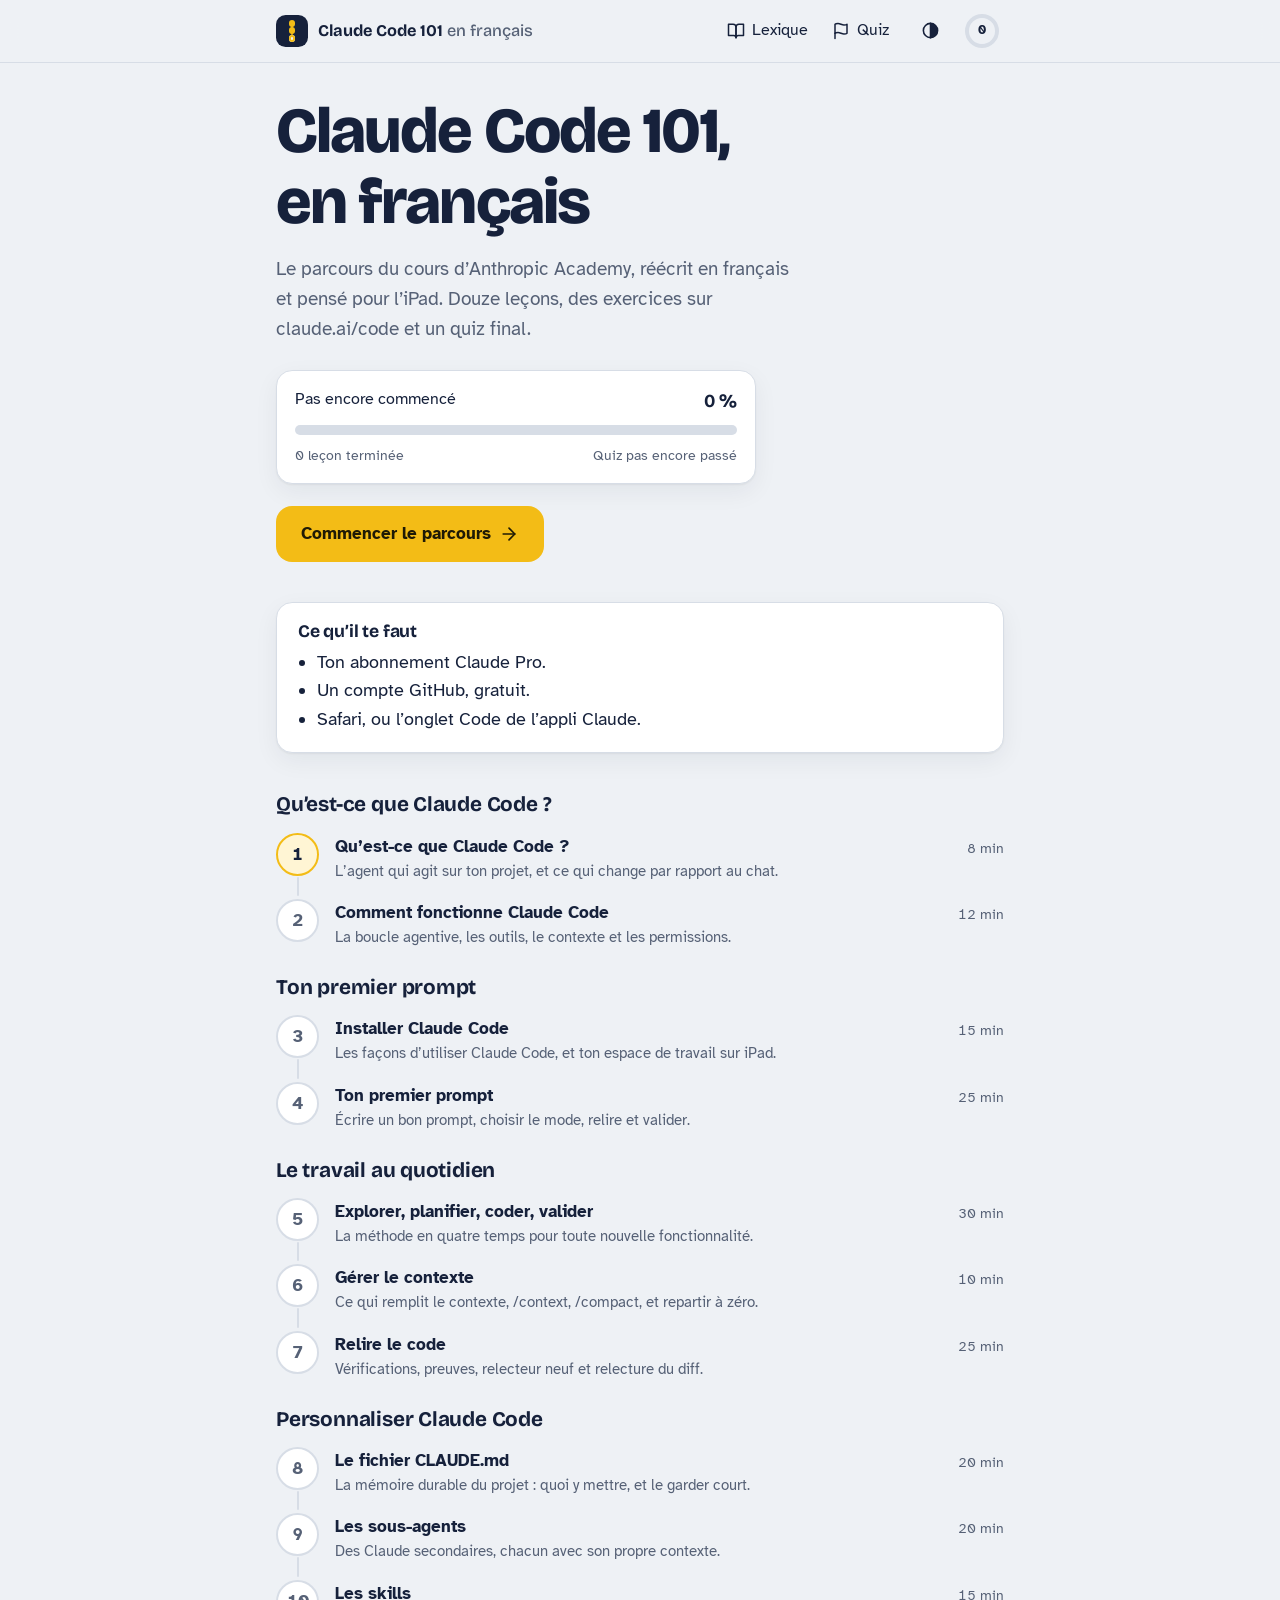
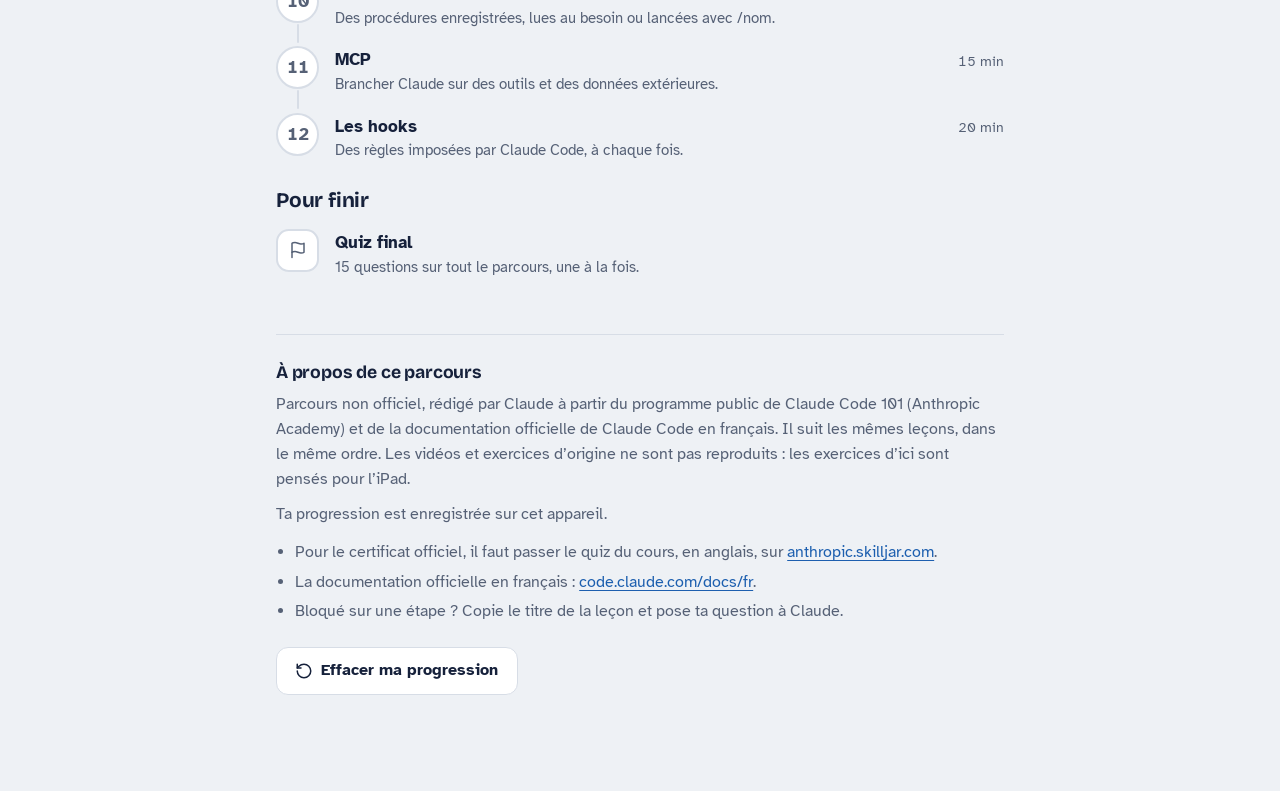
==== index.html @ 5877a09c "Add files via upload" ====
<!DOCTYPE html>
<html lang="fr">
<head>
  <meta charset="utf-8">
  <meta name="viewport" content="width=device-width, initial-scale=1, viewport-fit=cover">
  <title>Claude Code 101 en français</title>
  <meta name="description" content="Le parcours Claude Code 101 en français, avec exercices pour iPad et quiz final.">
  <meta name="theme-color" content="#EEF1F5" media="(prefers-color-scheme: light)">
  <meta name="theme-color" content="#0D1422" media="(prefers-color-scheme: dark)">
  <meta name="apple-mobile-web-app-capable" content="yes">
  <meta name="mobile-web-app-capable" content="yes">
  <meta name="apple-mobile-web-app-title" content="Claude Code 101">
  <meta name="apple-mobile-web-app-status-bar-style" content="black-translucent">
  <link rel="manifest" href="manifest.webmanifest">
  <link rel="icon" href="icon.svg" type="image/svg+xml">
  <link rel="apple-touch-icon" href="apple-touch-icon.png">
  <link rel="preconnect" href="https://fonts.googleapis.com">
  <link rel="preconnect" href="https://fonts.gstatic.com" crossorigin>
  <link rel="stylesheet" href="https://fonts.googleapis.com/css2?family=Atkinson+Hyperlegible:ital,wght@0,400;0,700;1,400&family=Bricolage+Grotesque:opsz,wght@12..96,500..800&display=swap">
  <link rel="stylesheet" href="styles.css">
  <link rel="modulepreload" href="vendor-react.js">
  <link rel="modulepreload" href="donnees.js">
</head>
<body>
  <div id="app"></div>
  <noscript>Cette application a besoin de JavaScript pour fonctionner.</noscript>
  <script type="module" src="app.js"></script>
  <script>
    if ("serviceWorker" in navigator && location.protocol === "https:") {
      window.addEventListener("load", function () {
        navigator.serviceWorker.register("sw.js").catch(function () {});
      });
    }
  </script>
</body>
</html>
---- styles.css ----
/* Claude Code 101 en français — styles
   Jetons inspirés du thème 21st.dev « Amber Vivid_1 » (accent ambre, grands arrondis),
   adaptés à une base bleu encre pour la lisibilité. */

:root {
  --fond: #EEF1F5;
  --carte: #FFFFFF;
  --encre: #16213B;
  --discret: #566176;
  --bord: #D7DDE6;
  --ambre: #F3BC16;
  --ambre-encre: #1F1A05;
  --ambre-doux: #FFF5D4;
  --ambre-bord: #EACB6A;
  --succes: #23805A;
  --succes-doux: #E1F2EA;
  --erreur: #C2362B;
  --erreur-doux: #FBE7E5;
  --code-fond: #E5EAF1;
  --lien: #1D5FAF;
  --barre-fond: rgba(238, 241, 245, .86);
  --ombre: 0 1px 2px rgba(22, 33, 59, .06), 0 8px 24px rgba(22, 33, 59, .06);
  --r-grand: 1.4rem;
  --r-moyen: 1rem;
  --r-petit: .75rem;
  --titre: "Bricolage Grotesque", "Avenir Next", "Segoe UI", system-ui, sans-serif;
  --texte: "Atkinson Hyperlegible", system-ui, -apple-system, "Segoe UI", Roboto, sans-serif;
  --mono: ui-monospace, "SF Mono", Menlo, Consolas, monospace;
  color-scheme: light;
  box-sizing: border-box;
  padding-top: env(safe-area-inset-top, 0px);
  padding-bottom: env(safe-area-inset-bottom, 0px);
}

@media (prefers-color-scheme: dark) {
  :root:not([data-theme="light"]) {
    --fond: #0D1422;
    --carte: #161F33;
    --encre: #E7EBF3;
    --discret: #9AA5BC;
    --bord: #29344D;
    --ambre: #F3BC16;
    --ambre-encre: #120F02;
    --ambre-doux: #2A2410;
    --ambre-bord: #6E5A1C;
    --succes: #4CB585;
    --succes-doux: #13302A;
    --erreur: #F0857B;
    --erreur-doux: #3A1D1E;
    --code-fond: #1D2740;
    --lien: #8DB8F2;
    --barre-fond: rgba(13, 20, 34, .86);
    --ombre: 0 1px 2px rgba(0, 0, 0, .3), 0 8px 24px rgba(0, 0, 0, .25);
    color-scheme: dark;
  }
}
:root[data-theme="dark"] {
  --fond: #0D1422;
  --carte: #161F33;
  --encre: #E7EBF3;
  --discret: #9AA5BC;
  --bord: #29344D;
  --ambre: #F3BC16;
  --ambre-encre: #120F02;
  --ambre-doux: #2A2410;
  --ambre-bord: #6E5A1C;
  --succes: #4CB585;
  --succes-doux: #13302A;
  --erreur: #F0857B;
  --erreur-doux: #3A1D1E;
  --code-fond: #1D2740;
  --lien: #8DB8F2;
  --barre-fond: rgba(13, 20, 34, .86);
  --ombre: 0 1px 2px rgba(0, 0, 0, .3), 0 8px 24px rgba(0, 0, 0, .25);
  color-scheme: dark;
}

*, *::before, *::after { box-sizing: inherit; }
html { scroll-padding-top: calc(env(safe-area-inset-top, 0px) + 5rem); -webkit-text-size-adjust: 100%; }
body {
  margin: 0;
  min-height: 100vh;
  background: var(--fond);
  color: var(--encre);
  font-family: var(--texte);
  font-size: 1.125rem;
  line-height: 1.6;
  -webkit-font-smoothing: antialiased;
  -webkit-tap-highlight-color: transparent;
}
body::before {
  content: "";
  position: fixed;
  inset: 0 0 auto;
  height: env(safe-area-inset-top, 0px);
  z-index: 30;
  background: var(--barre-fond);
  -webkit-backdrop-filter: saturate(1.4) blur(14px);
  backdrop-filter: saturate(1.4) blur(14px);
}
h1, h2, h3 { font-family: var(--titre); line-height: 1.12; margin: 0; letter-spacing: -.01em; }
p { margin: 0; }
a { color: var(--lien); text-underline-offset: .18em; }
button { font: inherit; color: inherit; }
code {
  font-family: var(--mono);
  font-size: .86em;
  background: var(--code-fond);
  padding: .1em .38em;
  border-radius: .4rem;
  overflow-wrap: anywhere;
}
:focus-visible { outline: 3px solid var(--ambre); outline-offset: 3px; border-radius: .5rem; }
main:focus { outline: none; }
h1:focus { outline: none; }

.lien-evitement {
  position: absolute; left: 1rem; top: -4rem; z-index: 50;
  background: var(--ambre); color: var(--ambre-encre); padding: .6rem 1rem; border-radius: var(--r-petit);
  font-weight: 700; text-decoration: none;
}
.lien-evitement:focus { top: calc(env(safe-area-inset-top, 0px) + .5rem); }

/* ------------------------------------------------ barre du haut */
.barre {
  position: sticky;
  top: env(safe-area-inset-top, 0px);
  z-index: 20;
  background: var(--barre-fond);
  -webkit-backdrop-filter: saturate(1.4) blur(14px);
  backdrop-filter: saturate(1.4) blur(14px);
  border-bottom: 1px solid var(--bord);
}
.barre-int {
  max-width: 48rem; margin: 0 auto;
  padding: .55rem 1.25rem;
  display: flex; align-items: center; gap: .5rem;
}
.marque {
  display: flex; align-items: center; gap: .65rem;
  color: var(--encre); text-decoration: none; margin-right: auto; min-height: 44px;
}
.marque-logo {
  width: 2rem; height: 2rem; border-radius: .6rem; background: var(--encre);
  display: grid; grid-template-rows: repeat(3, 1fr); place-items: center; padding: .3rem 0;
  position: relative;
}
.marque-logo::before {
  content: ""; position: absolute; left: 50%; top: .45rem; bottom: .45rem; width: 2px;
  transform: translateX(-50%); background: var(--ambre); opacity: .7;
}
.marque-logo i { width: .42rem; height: .42rem; border-radius: 50%; background: var(--ambre); position: relative; }
.marque-logo i:last-child { background: var(--fond); box-shadow: inset 0 0 0 2px var(--ambre); }
.marque-nom { font-family: var(--titre); font-weight: 700; font-size: 1.02rem; line-height: 1.1; }
.marque-nom span { font-weight: 500; color: var(--discret); }
.barre-nav { display: flex; gap: .15rem; }
.barre-nav a {
  display: inline-flex; align-items: center; gap: .4rem; min-height: 44px; padding: 0 .7rem;
  color: var(--encre); text-decoration: none; border-radius: var(--r-petit); font-size: .98rem;
}
.barre-nav a:hover { background: var(--carte); }
.barre-nav a[aria-current="page"] { background: var(--ambre-doux); }
.bouton-icone {
  display: grid; place-items: center; width: 44px; height: 44px; border-radius: var(--r-petit);
  border: 0; background: transparent; cursor: pointer;
}
.bouton-icone:hover { background: var(--carte); }
.anneau { position: relative; display: grid; place-items: center; width: 44px; height: 44px; color: var(--encre); text-decoration: none; }
.anneau svg { position: absolute; inset: 2px; }
.anneau span { font-weight: 700; font-size: .82rem; font-variant-numeric: tabular-nums; }
.anneau-fond { fill: none; stroke: var(--bord); stroke-width: 4; }
.anneau-plein { fill: none; stroke: var(--succes); stroke-width: 4; stroke-linecap: round; transition: stroke-dashoffset .6s cubic-bezier(.2, .8, .2, 1); }

@media (max-width: 560px) {
  .marque-nom span { display: none; }
  .barre-nav a span { display: none; }
  .barre-nav a { padding: 0; width: 44px; justify-content: center; }
}

/* ------------------------------------------------ mise en page */
main { max-width: 48rem; margin: 0 auto; padding: 2rem 1.25rem 6rem; }
.entree { animation: entree .35s cubic-bezier(.2, .8, .2, 1) both; }
@keyframes entree { from { opacity: 0; transform: translateY(10px); } to { opacity: 1; transform: none; } }

.carte {
  background: var(--carte); border: 1px solid var(--bord); border-radius: var(--r-moyen);
  padding: 1.15rem 1.3rem; box-shadow: var(--ombre);
}
.carte h2 { font-size: 1.1rem; margin-bottom: .4rem; }
.carte ul { margin: 0; padding-left: 1.2rem; }
.discret { color: var(--discret); }
.chapo { font-size: 1.18rem; color: var(--discret); max-width: 44ch; }

/* boutons */
.bouton {
  display: inline-flex; align-items: center; justify-content: center; gap: .5rem;
  min-height: 48px; padding: .7rem 1.15rem; border-radius: var(--r-petit);
  border: 1px solid transparent; font-weight: 700; font-size: 1rem; line-height: 1.2;
  text-decoration: none; cursor: pointer; color: var(--encre);
  transition: background-color .2s, border-color .2s, color .2s, transform .12s;
}
.bouton:active { transform: scale(.98); }
.bouton:disabled { opacity: .45; cursor: not-allowed; transform: none; }
.bouton-principal { background: var(--ambre); color: var(--ambre-encre); }
.bouton-principal:hover:not(:disabled) { filter: brightness(1.04); }
.bouton-contour { background: var(--carte); border-color: var(--bord); }
.bouton-contour:hover { border-color: var(--discret); }
.bouton-grand { min-height: 56px; padding: .9rem 1.5rem; font-size: 1.08rem; border-radius: var(--r-moyen); }

/* ------------------------------------------------ accueil */
.hero h1 { font-size: clamp(2.5rem, 7.5vw, 4rem); font-weight: 800; letter-spacing: -.03em; max-width: 13ch; }
.hero .chapo { margin: 1rem 0 1.6rem; }
.progression {
  background: var(--carte); border: 1px solid var(--bord); border-radius: var(--r-moyen);
  padding: 1rem 1.15rem; max-width: 30rem; margin-bottom: 1.4rem; box-shadow: var(--ombre);
}
.progression-ligne { display: flex; justify-content: space-between; gap: 1rem; font-size: .98rem; }
.progression-ligne strong { font-family: var(--titre); font-size: 1.15rem; font-variant-numeric: tabular-nums; }
.progression-ligne.discret { font-size: .9rem; margin-top: .55rem; }
.jauge { height: .6rem; background: var(--bord); border-radius: 99px; overflow: hidden; margin-top: .55rem; }
.jauge span { display: block; height: 100%; background: var(--succes); border-radius: 99px; transition: width .6s cubic-bezier(.2, .8, .2, 1); }

.besoin { margin: 2.5rem 0 0; }

/* parcours : stepper vertical descriptif (adapté de 21st.dev) */
.parcours { margin-top: 2.5rem; }
.parcours-section + .parcours-section { margin-top: 1.75rem; }
.parcours-section h2 { font-size: 1.3rem; margin: 0 0 1rem; }
.etapes { list-style: none; margin: 0; padding: 0; }
.etape { position: relative; padding-bottom: 1.1rem; }
.etape:last-child { padding-bottom: 0; }
.etape:not(:last-child)::before {
  content: ""; position: absolute; left: calc(1.35rem - 1px); top: 3.3rem; bottom: .2rem; width: 2px;
  background: var(--bord); border-radius: 2px; transition: background-color .4s;
}
.etape[data-statut="fait"]:not(:last-child)::before { background: var(--succes); }
.etape-lien {
  display: flex; align-items: flex-start; gap: 1rem; padding: .55rem; margin: -.55rem;
  border-radius: var(--r-moyen); color: var(--encre); text-decoration: none;
  transition: background-color .2s;
}
.etape-lien:hover { background: var(--carte); }
.etape-indicateur {
  flex: none; width: 2.7rem; height: 2.7rem; border-radius: 50%;
  display: grid; place-items: center; font-weight: 700; font-variant-numeric: tabular-nums;
  background: var(--carte); color: var(--discret); border: 2px solid var(--bord);
  transition: background-color .35s, border-color .35s, color .35s, transform .35s;
}
.etape[data-statut="fait"] .etape-indicateur { background: var(--succes); border-color: var(--succes); color: #fff; }
.etape[data-statut="actif"] .etape-indicateur {
  border-color: var(--ambre); color: var(--encre); background: var(--ambre-doux);
  animation: pulsation 2.4s ease-out infinite;
}
@keyframes pulsation {
  0% { box-shadow: 0 0 0 0 rgba(243, 188, 22, .55); }
  70% { box-shadow: 0 0 0 12px rgba(243, 188, 22, 0); }
  100% { box-shadow: 0 0 0 0 rgba(243, 188, 22, 0); }
}
.etape-texte { display: flex; flex-direction: column; gap: .1rem; flex: 1; min-width: 0; padding-top: .2rem; }
.etape-titre { font-weight: 700; font-size: 1.06rem; line-height: 1.3; }
.etape-desc { color: var(--discret); font-size: .95rem; line-height: 1.45; }
.etape-duree { flex: none; color: var(--discret); font-size: .88rem; padding-top: .3rem; font-variant-numeric: tabular-nums; }
.etape-terminus .etape-indicateur { border-radius: .8rem; }

.apropos { margin-top: 3.5rem; padding-top: 1.75rem; border-top: 1px solid var(--bord); color: var(--discret); font-size: .98rem; }
.apropos h2 { font-size: 1.1rem; color: var(--encre); margin-bottom: .6rem; }
.apropos p + p { margin-top: .6rem; }
.apropos ul { padding-left: 1.2rem; margin: .8rem 0 1.4rem; }
.apropos li + li { margin-top: .3rem; }

/* ------------------------------------------------ leçon */
.lecon-haut { display: flex; align-items: center; gap: 1rem; margin-bottom: 1rem; }
.retour {
  display: inline-flex; align-items: center; gap: .35rem; min-height: 44px; padding-right: .5rem;
  color: var(--discret); text-decoration: none; font-weight: 700; font-size: .98rem;
}
.retour:hover { color: var(--encre); }
.lecon-section { color: var(--discret); font-size: .95rem; margin-left: auto; text-align: right; }

/* pastilles segmentées (inspirées du « Segmented Progress Pill Stepper ») */
.pastilles { display: flex; gap: .3rem; margin-bottom: 1.6rem; }
.pastilles a { flex: 1 1 0; display: flex; align-items: center; min-height: 32px; transition: flex-grow .4s cubic-bezier(.2, .8, .2, 1); }
.pastilles a span { display: block; width: 100%; height: .5rem; border-radius: 99px; background: var(--bord); transition: background-color .3s; }
.pastilles a[data-statut="fait"] span { background: var(--succes); }
.pastilles a[data-statut="courant"] { flex-grow: 3.2; }
.pastilles a[data-statut="courant"] span { background: var(--ambre); }
.pastilles a:hover span { filter: brightness(.92); }

.lecon h1, .quiz h1, .lexique h1 { font-size: clamp(2.1rem, 6vw, 3.1rem); font-weight: 800; letter-spacing: -.025em; }
.lecon-meta { color: var(--discret); margin: .6rem 0 1.6rem; }
.objectifs { margin-bottom: 2rem; }

.contenu > * + * { margin-top: 1rem; }
.contenu h2 { font-size: 1.55rem; margin-top: 2.4rem; }
.contenu h3 { font-size: 1.2rem; margin-top: 1.6rem; }
.contenu p, .contenu ul { max-width: 68ch; }
.contenu ul { padding-left: 1.25rem; }
.contenu li + li { margin-top: .35rem; }

.tableau { overflow-x: auto; border: 1px solid var(--bord); border-radius: var(--r-moyen); background: var(--carte); -webkit-overflow-scrolling: touch; }
.tableau table { border-collapse: collapse; width: 100%; min-width: 30rem; font-size: .98rem; }
.tableau th, .tableau td { text-align: left; vertical-align: top; padding: .7rem .9rem; border-bottom: 1px solid var(--bord); }
.tableau tr:last-child th, .tableau tr:last-child td { border-bottom: 0; }
.tableau thead th { font-family: var(--titre); font-size: .98rem; background: color-mix(in srgb, var(--bord) 35%, transparent); }
.tableau tbody th { font-weight: 700; }

.code { margin: 1.2rem 0 0; }
.code figcaption { font-size: .88rem; color: var(--discret); margin-bottom: .4rem; font-family: var(--mono); }
.code pre {
  margin: 0; background: var(--code-fond); border-radius: var(--r-petit); padding: 1rem 1.1rem;
  overflow-x: auto; font-family: var(--mono); font-size: .84rem; line-height: 1.55;
}
.code pre code { background: none; padding: 0; font-size: inherit; }

.retenir {
  margin: 2.6rem 0; padding: 1.15rem 1.3rem; background: var(--succes-doux);
  border-radius: var(--r-moyen); border-left: 6px solid var(--succes);
}
.retenir h2 { font-size: 1.15rem; margin-bottom: .45rem; }
.retenir ul { margin: 0; padding-left: 1.2rem; }
.retenir li + li { margin-top: .3rem; }

/* exercice */
.exercice {
  margin: 2.6rem 0 0; padding: 1.35rem 1.3rem 1.5rem;
  background: var(--carte); border: 2px solid var(--ambre-bord); border-radius: var(--r-grand);
  box-shadow: var(--ombre);
}
.exercice > h2 { font-size: 1.55rem; margin-bottom: .6rem; }
.exercice > p { max-width: 64ch; }
.exercice-etapes { list-style: none; margin: 1.2rem 0 0; padding: 0; }
.exercice-etapes > li { display: flex; gap: .9rem; }
.exercice-etapes > li + li { margin-top: 1.25rem; }
.exercice-num {
  flex: none; width: 2rem; height: 2rem; border-radius: 50%; margin-top: -.05rem;
  display: grid; place-items: center; background: var(--ambre); color: var(--ambre-encre);
  font-weight: 700; font-size: .95rem; font-variant-numeric: tabular-nums;
}
.exercice-contenu { flex: 1; min-width: 0; }
.exercice-contenu > * + * { margin-top: .6rem; }
.note { margin-top: 1.2rem; color: var(--discret); font-size: .98rem; }

/* bloc à copier */
.prompt { margin: .6rem 0 0; background: var(--ambre-doux); border: 1px solid var(--ambre-bord); border-radius: var(--r-moyen); overflow: hidden; }
.prompt-tete {
  display: flex; align-items: center; justify-content: space-between; gap: .5rem;
  padding: .4rem .45rem .2rem .9rem; font-size: .85rem; color: var(--discret);
}
.copier {
  display: inline-flex; align-items: center; gap: .35rem; min-height: 40px; padding: 0 .8rem;
  border-radius: .65rem; border: 1px solid var(--ambre-bord); background: var(--carte);
  font-weight: 700; font-size: .9rem; cursor: pointer; transition: background-color .2s, color .2s, border-color .2s;
}
.copier.est-copie { background: var(--succes); border-color: var(--succes); color: #fff; }
.copier.est-copie svg { animation: pop .3s ease-out; }
@keyframes pop { 0% { transform: scale(.4); } 70% { transform: scale(1.15); } 100% { transform: scale(1); } }
.prompt pre { margin: 0; padding: .35rem .9rem .9rem; white-space: pre-wrap; font-family: var(--texte); font-size: 1.02rem; line-height: 1.5; }

/* dépliable */
.depliable { margin-top: 1.2rem; border: 1px solid var(--bord); border-radius: var(--r-moyen); background: var(--fond); }
.depliable summary {
  list-style: none; cursor: pointer; min-height: 48px; padding: .75rem 1rem;
  display: flex; align-items: center; justify-content: space-between; gap: 1rem; font-weight: 700;
}
.depliable summary::-webkit-details-marker { display: none; }
.depliable summary svg { flex: none; transition: transform .25s; }
.depliable[open] summary svg { transform: rotate(180deg); }
.depliable-corps { padding: 0 1rem 1rem; }
.depliable-corps > * + * { margin-top: .6rem; }
.depliable[open] .depliable-corps { animation: entree .3s ease-out both; }

/* exercice à classer */
.classer ol { list-style: none; margin: 1rem 0 0; padding: 0; }
.classer li { padding: .9rem 0; border-bottom: 1px solid var(--bord); }
.classer li:first-child { padding-top: 0; }
.classer-q { font-weight: 700; margin-bottom: .55rem; }
.classer-choix { display: flex; flex-wrap: wrap; gap: .5rem; }
.classer-choix button {
  display: inline-flex; align-items: center; gap: .35rem; min-height: 44px; padding: .45rem .9rem;
  border-radius: var(--r-petit); border: 1.5px solid var(--bord); background: var(--carte);
  font-size: .96rem; cursor: pointer; transition: border-color .2s, background-color .2s;
}
.classer-choix button:hover { border-color: var(--discret); }
.classer-choix button.est-juste { border-color: var(--succes); background: var(--succes-doux); }
.classer-choix button.est-faux { border-color: var(--erreur); background: var(--erreur-doux); }
.classer-retour { min-height: 1.5em; margin-top: .35rem; font-size: .94rem; color: var(--discret); }
.classer-score { margin-top: 1rem; font-weight: 700; }

/* pied de leçon */
.lecon-pied { display: flex; flex-wrap: wrap; align-items: center; gap: .6rem; margin-top: 3rem; padding-top: 1.5rem; border-top: 1px solid var(--bord); }
.lecon-pied .bouton-fait { margin: 0 auto; }
.bouton-fait { background: var(--carte); border-color: var(--bord); }
.bouton-fait .coche {
  display: grid; place-items: center; width: 1.6rem; height: 1.6rem; border-radius: 50%;
  border: 2px solid var(--bord); color: transparent; transition: background-color .3s, border-color .3s, color .3s, transform .3s;
}
.bouton-fait.est-fait { background: var(--succes-doux); border-color: var(--succes); }
.bouton-fait.est-fait .coche { background: var(--succes); border-color: var(--succes); color: #fff; animation: pop .35s ease-out; }
@media (max-width: 560px) {
  .lecon-pied { display: grid; grid-template-columns: 1fr 1fr; }
  .lecon-pied .bouton-fait { grid-column: 1 / -1; grid-row: 1; margin: 0; }
}

/* ------------------------------------------------ quiz (questionnaire adapté de 21st.dev) */
.quiz-progression { display: flex; flex-direction: column; gap: .1rem; margin-bottom: 1.2rem; color: var(--discret); font-size: .95rem; font-variant-numeric: tabular-nums; }
.question { padding: 1.4rem 1.3rem; animation: entree .3s ease-out both; }
.question h1 { font-family: var(--texte); font-size: clamp(1.25rem, 3.4vw, 1.5rem); font-weight: 700; letter-spacing: 0; line-height: 1.35; margin-bottom: 1.2rem; }
.choix { display: grid; gap: .6rem; }
.choix-carte {
  position: relative; display: flex; align-items: center; gap: .8rem; width: 100%; min-height: 56px;
  padding: .75rem .9rem; border-radius: var(--r-petit); border: 1.5px solid var(--bord); background: transparent;
  text-align: left; cursor: pointer; transition: background-color .2s, border-color .2s, opacity .2s;
}
.choix-carte:hover:not(:disabled) { background: color-mix(in srgb, var(--ambre) 10%, transparent); }
.choix-carte:disabled { cursor: default; }
.choix-indicateur {
  flex: none; width: 1.35rem; height: 1.35rem; border-radius: 50%; border: 2px solid var(--bord);
  display: grid; place-items: center; transition: background-color .2s, border-color .2s;
}
.choix-indicateur i { width: .55rem; height: .55rem; border-radius: 50%; background: transparent; }
.choix-texte { flex: 1; line-height: 1.4; }
.choix-carte kbd {
  flex: none; display: grid; place-items: center; width: 1.5rem; height: 1.5rem; border-radius: .4rem;
  border: 1px solid var(--bord); font-family: var(--mono); font-size: .72rem; color: var(--discret);
}
@media (hover: none) { .choix-carte kbd, .astuce { display: none; } }
.choix-carte[data-statut="coche"] { border-color: var(--ambre); background: color-mix(in srgb, var(--ambre) 12%, transparent); }
.choix-carte[data-statut="coche"] .choix-indicateur { border-color: var(--ambre); background: var(--ambre); }
.choix-carte[data-statut="coche"] .choix-indicateur i { background: var(--ambre-encre); }
.choix-carte[data-statut="juste"] { border-color: var(--succes); background: var(--succes-doux); }
.choix-carte[data-statut="juste"] .choix-indicateur { border-color: var(--succes); background: var(--succes); color: #fff; }
.choix-carte[data-statut="faux"] { border-color: var(--erreur); background: var(--erreur-doux); }
.choix-carte[data-statut="faux"] .choix-indicateur { border-color: var(--erreur); background: var(--erreur); color: #fff; }
.choix-carte[data-statut="eteint"] { opacity: .55; }
.explication { margin-top: 1rem; padding: .9rem 1rem; border-radius: var(--r-petit); animation: entree .3s ease-out both; }
.explication.est-juste { background: var(--succes-doux); }
.explication.est-faux { background: var(--erreur-doux); }
.quiz-actions { display: flex; align-items: center; gap: .6rem; margin-top: 1.3rem; }
.espace { flex: 1; }
.astuce { margin-top: 1rem; font-size: .9rem; color: var(--discret); }

.resultat { text-align: center; padding: 1rem 0 0; }
.resultat-anneau { position: relative; width: 128px; height: 128px; margin: 0 auto 1.2rem; }
.resultat-anneau svg { position: absolute; inset: 0; }
.resultat-anneau .anneau-fond, .resultat-anneau .anneau-plein { stroke-width: 10; }
.resultat-anneau .anneau-plein { transition: stroke-dashoffset 1s cubic-bezier(.2, .8, .2, 1) .15s; }
.resultat-anneau > span { position: absolute; inset: 0; display: grid; place-items: center; font-family: var(--titre); font-size: 1.15rem; color: var(--discret); }
.resultat-anneau strong { font-size: 2.4rem; color: var(--encre); }
.resultat-anneau > span { display: flex; align-items: center; justify-content: center; gap: .1rem; }
.resultat .chapo { margin: .8rem auto 1.5rem; }
.resultat-actions { display: flex; flex-wrap: wrap; justify-content: center; gap: .6rem; }
.revision { margin-top: 3rem; }
.revision h2 { font-size: 1.4rem; margin-bottom: 1rem; }
.revision ul { list-style: none; margin: 0; padding: 0; display: grid; gap: .8rem; }
.revision li > * + * { margin-top: .45rem; }
.revision-q { font-weight: 700; }

/* ------------------------------------------------ lexique */
.lexique .chapo { margin: .8rem 0 1.4rem; }
.recherche {
  display: flex; align-items: center; gap: .6rem; padding: 0 1rem; min-height: 52px;
  background: var(--carte); border: 1.5px solid var(--bord); border-radius: var(--r-moyen);
  color: var(--discret); position: sticky; top: calc(env(safe-area-inset-top, 0px) + 4.4rem); z-index: 5;
}
.recherche:focus-within { border-color: var(--ambre); }
.recherche input { flex: 1; min-width: 0; border: 0; outline: none; background: transparent; color: var(--encre); font: inherit; font-size: 1.05rem; padding: .7rem 0; }
.lexique dl { margin: 1.4rem 0 0; }
.lexique-entree { padding: .9rem 0; border-bottom: 1px solid var(--bord); }
.lexique dt { font-family: var(--titre); font-weight: 700; font-size: 1.12rem; }
.lexique dd { margin: .2rem 0 0; max-width: 64ch; }
.vide { margin-top: 1.5rem; color: var(--discret); }

/* ------------------------------------------------ toast */
.toast-zone { position: fixed; left: 0; right: 0; bottom: calc(env(safe-area-inset-bottom, 0px) + 1.25rem); display: flex; justify-content: center; pointer-events: none; z-index: 40; }
.toast {
  display: inline-flex; align-items: center; gap: .55rem; padding: .75rem 1.1rem; border-radius: 99px;
  background: var(--encre); color: var(--fond); font-weight: 700; box-shadow: 0 10px 30px rgba(0, 0, 0, .25);
  animation: toast 2.4s cubic-bezier(.2, .8, .2, 1) both;
}
.toast svg { color: var(--ambre); }
@keyframes toast {
  0% { opacity: 0; transform: translateY(16px) scale(.96); }
  12%, 85% { opacity: 1; transform: none; }
  100% { opacity: 0; transform: translateY(8px); }
}

@media (max-width: 560px) {
  body { font-size: 1.0625rem; }
  main { padding-top: 1.5rem; }
  .carte, .exercice { padding-left: 1rem; padding-right: 1rem; }
  .etape-duree { display: none; }
}

@media (prefers-reduced-motion: reduce) {
  *, *::before, *::after { animation-duration: .01ms !important; animation-iteration-count: 1 !important; transition-duration: .01ms !important; }
}
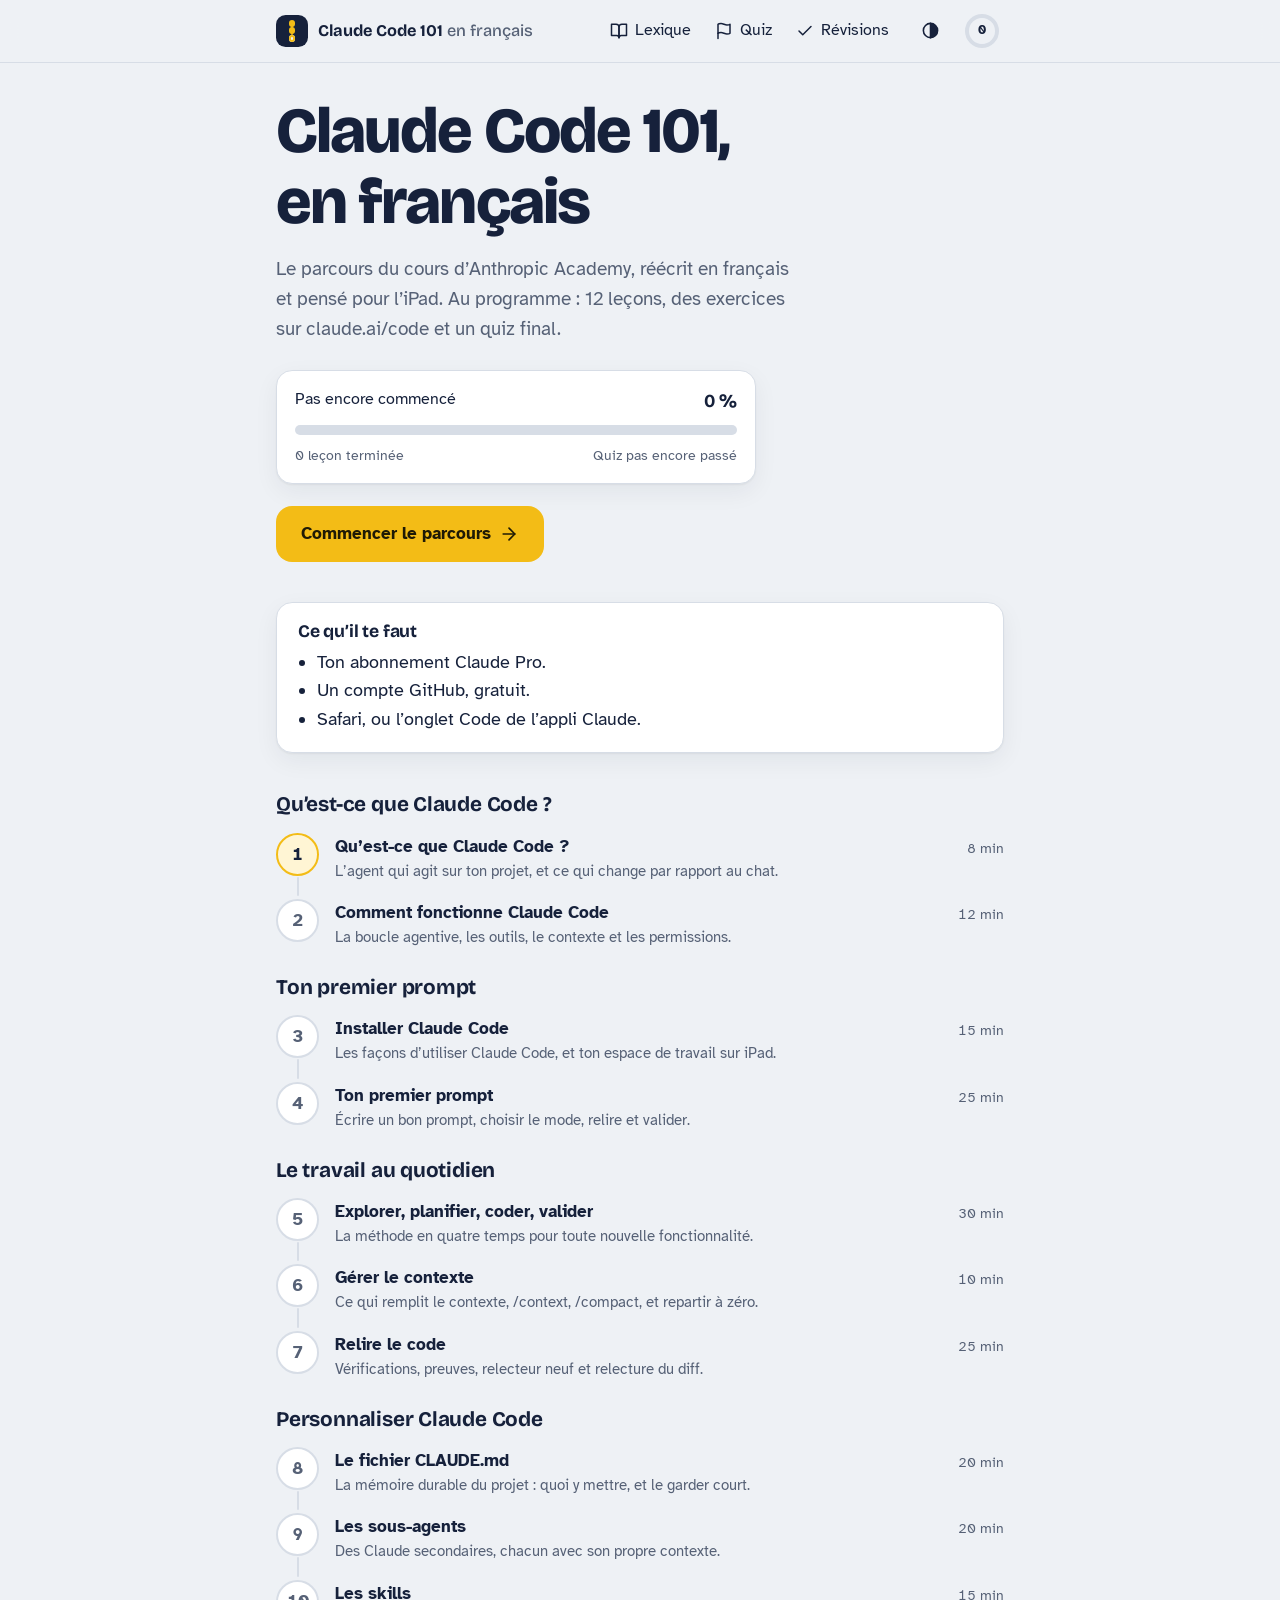
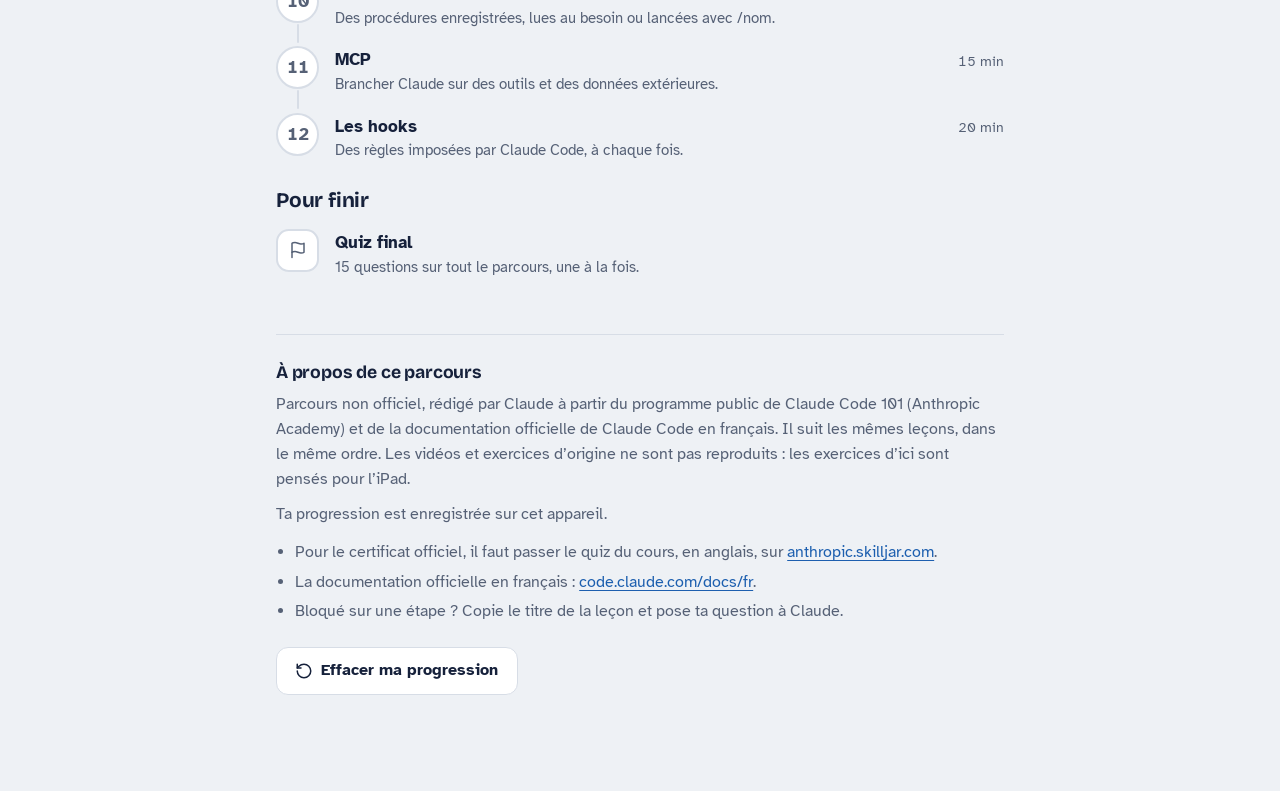
==== commit 672ecd1b: "Préparer un deuxième cours et vérifier le contenu par des hooks - cours.js : registre des cours, dan" ====
--- a/index.html
+++ b/index.html
@@ -19,6 +19,7 @@
   <link rel="stylesheet" href="https://fonts.googleapis.com/css2?family=Atkinson+Hyperlegible:ital,wght@0,400;0,700;1,400&family=Bricolage+Grotesque:opsz,wght@12..96,500..800&display=swap">
   <link rel="stylesheet" href="styles.css">
   <link rel="modulepreload" href="vendor-react.js">
+  <link rel="modulepreload" href="cours.js">
   <link rel="modulepreload" href="donnees.js">
 </head>
 <body>
--- a/styles.css
+++ b/styles.css
@@ -226,6 +226,14 @@
 .parcours { margin-top: 2.5rem; }
 .parcours-section + .parcours-section { margin-top: 1.75rem; }
 .parcours-section h2 { font-size: 1.3rem; margin: 0 0 1rem; }
+
+/* plusieurs cours : un en-tête par cours, les sections passent en h3 */
+.parcours-cours + .parcours-cours { margin-top: 3rem; }
+.cours-entete { display: flex; flex-wrap: wrap; align-items: baseline; gap: .3rem 1rem; margin-bottom: 1.25rem; padding-bottom: .75rem; border-bottom: 1px solid var(--bord); }
+.cours-numero { flex-basis: 100%; color: var(--discret); font-size: .9rem; font-weight: 700; letter-spacing: .06em; text-transform: uppercase; }
+.cours-entete h2 { font-size: 1.6rem; margin: 0; }
+.cours-avance { margin-left: auto; color: var(--discret); font-size: .95rem; font-variant-numeric: tabular-nums; }
+.parcours-section h3 { font-size: 1.3rem; margin: 0 0 1rem; }
 .etapes { list-style: none; margin: 0; padding: 0; }
 .etape { position: relative; padding-bottom: 1.1rem; }
 .etape:last-child { padding-bottom: 0; }
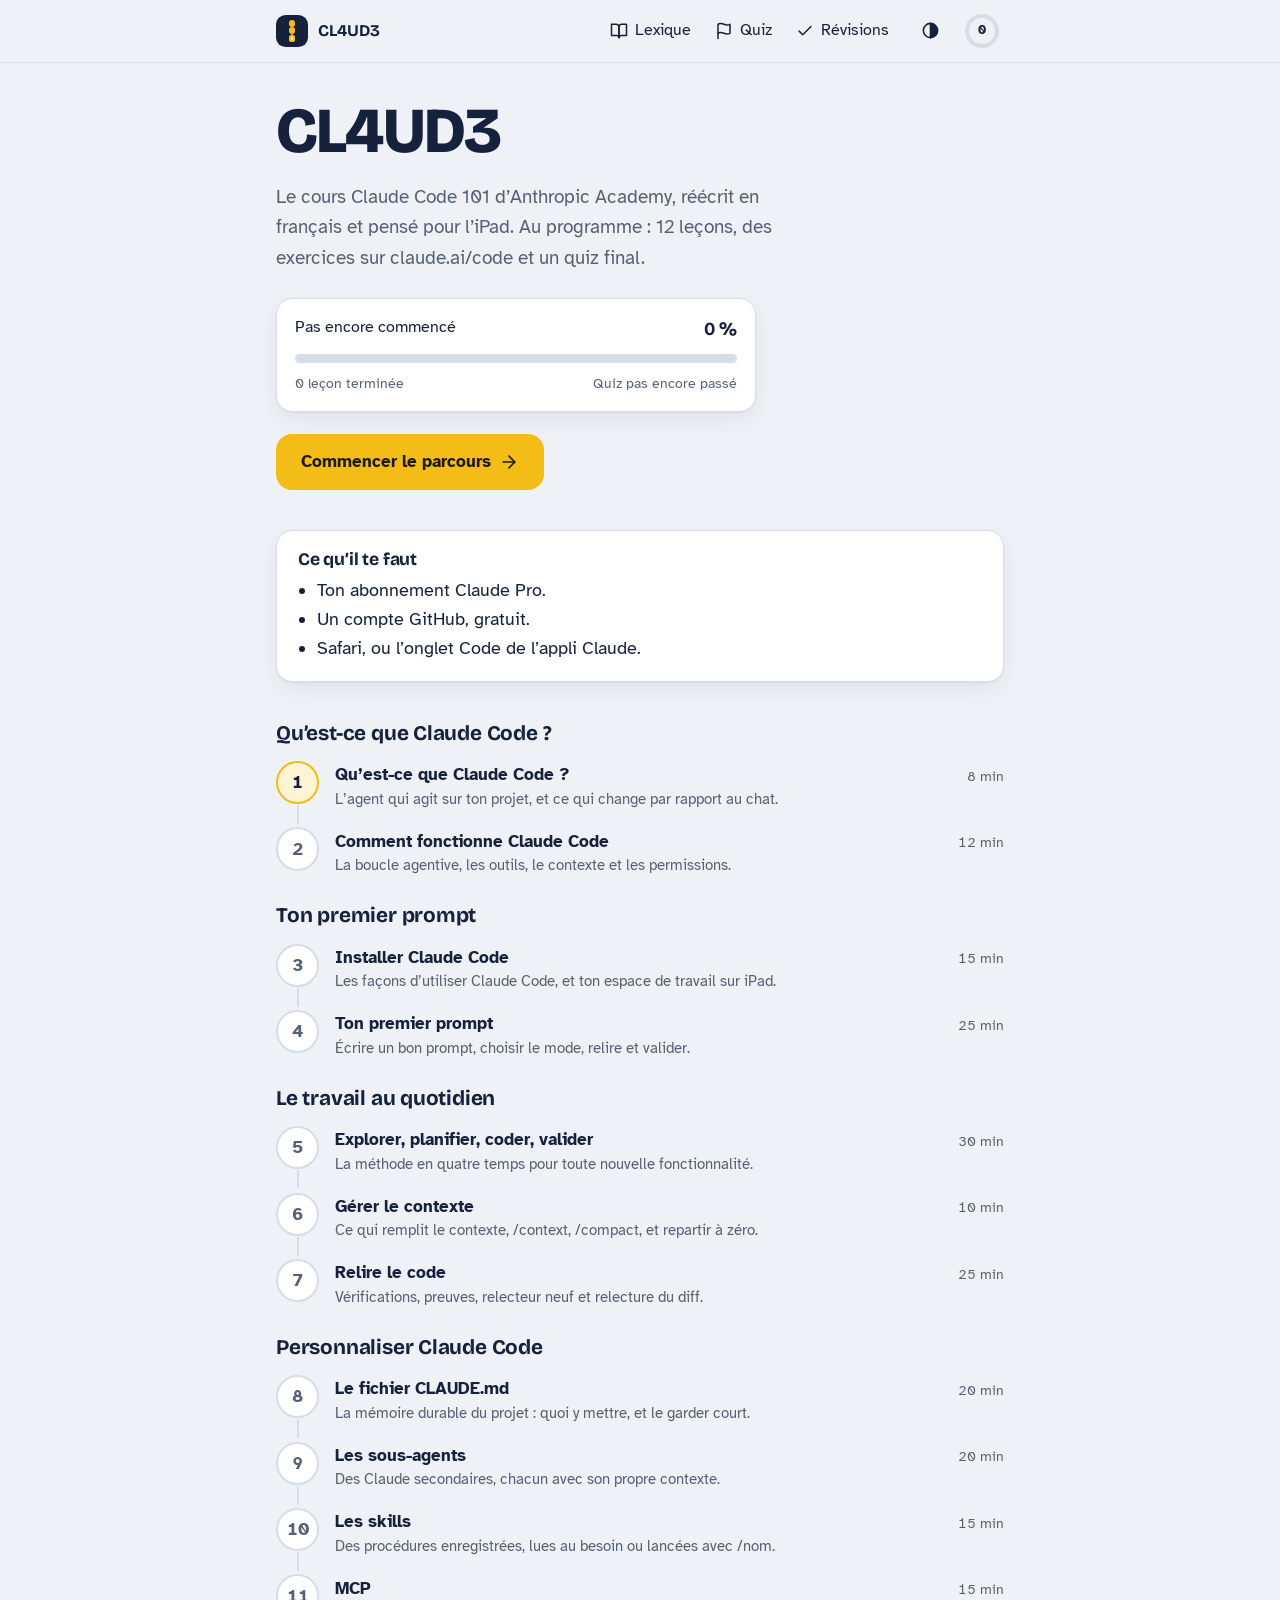
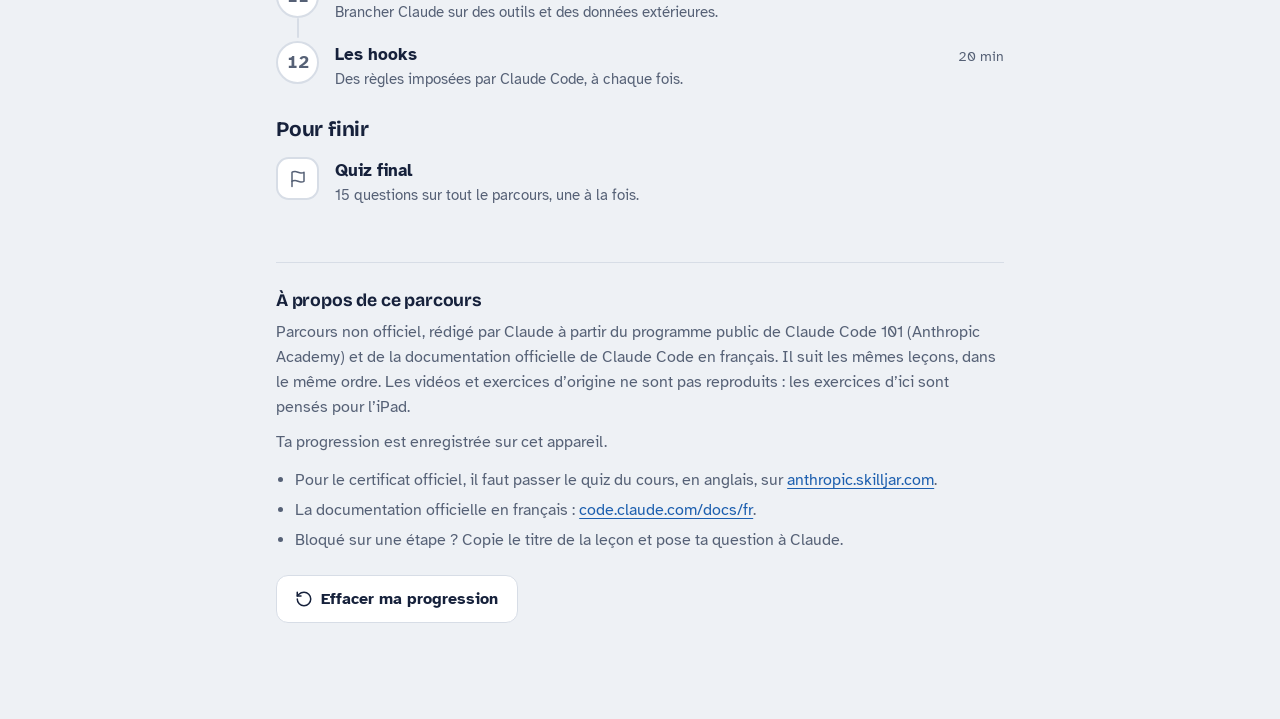
==== commit ad38fec6: "Renommer l’appli en CL4UD3 Le nom visible devient CL4UD3 : écran d’accueil de l’iPad (manifeste et t" ====
--- a/index.html
+++ b/index.html
@@ -3,13 +3,13 @@
 <head>
   <meta charset="utf-8">
   <meta name="viewport" content="width=device-width, initial-scale=1, viewport-fit=cover">
-  <title>Claude Code 101 en français</title>
-  <meta name="description" content="Le parcours Claude Code 101 en français, avec exercices pour iPad et quiz final.">
+  <title>CL4UD3</title>
+  <meta name="description" content="Des cours sur Claude Code réécrits en français, avec exercices pour iPad et quiz.">
   <meta name="theme-color" content="#EEF1F5" media="(prefers-color-scheme: light)">
   <meta name="theme-color" content="#0D1422" media="(prefers-color-scheme: dark)">
   <meta name="apple-mobile-web-app-capable" content="yes">
   <meta name="mobile-web-app-capable" content="yes">
-  <meta name="apple-mobile-web-app-title" content="Claude Code 101">
+  <meta name="apple-mobile-web-app-title" content="CL4UD3">
   <meta name="apple-mobile-web-app-status-bar-style" content="black-translucent">
   <link rel="manifest" href="manifest.webmanifest">
   <link rel="icon" href="icon.svg" type="image/svg+xml">
--- a/styles.css
+++ b/styles.css
@@ -1,4 +1,4 @@
-/* Claude Code 101 en français — styles
+/* CL4UD3 — styles
    Jetons inspirés du thème 21st.dev « Amber Vivid_1 » (accent ambre, grands arrondis),
    adaptés à une base bleu encre pour la lisibilité. */
 
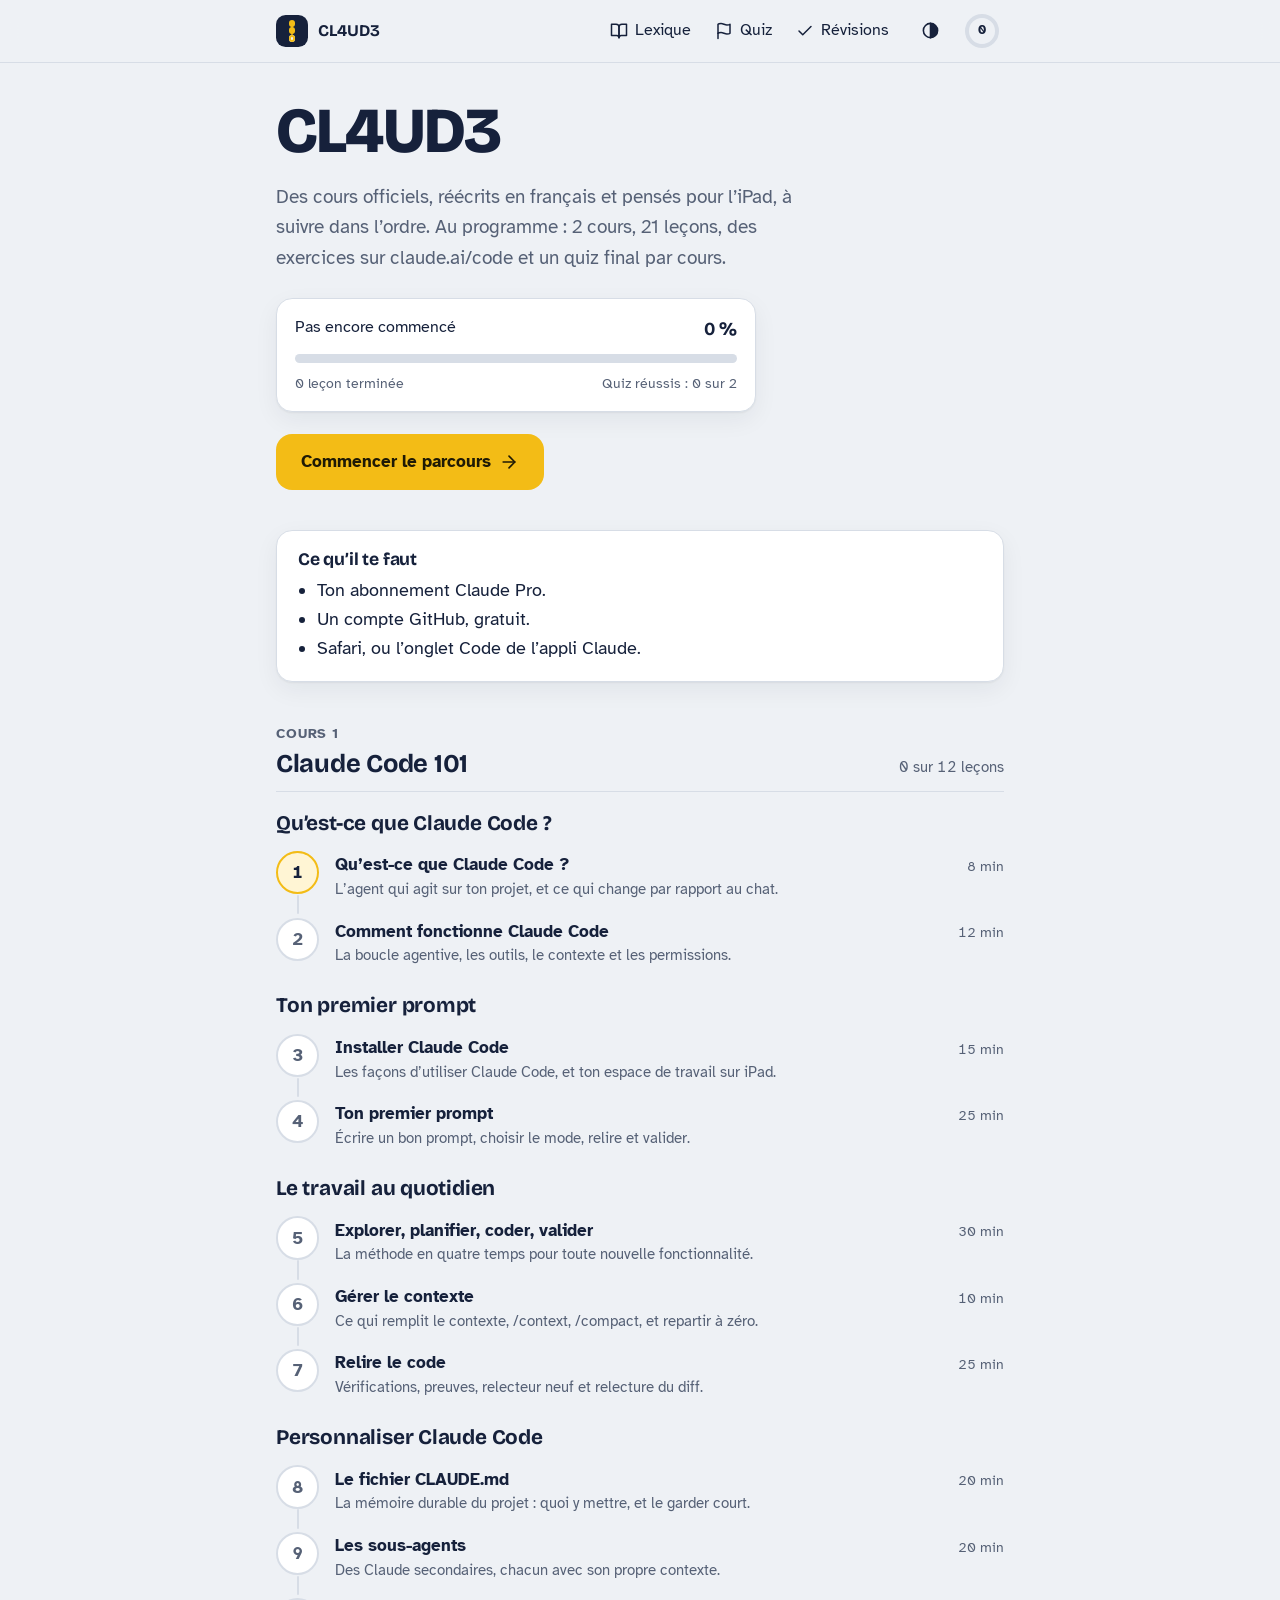
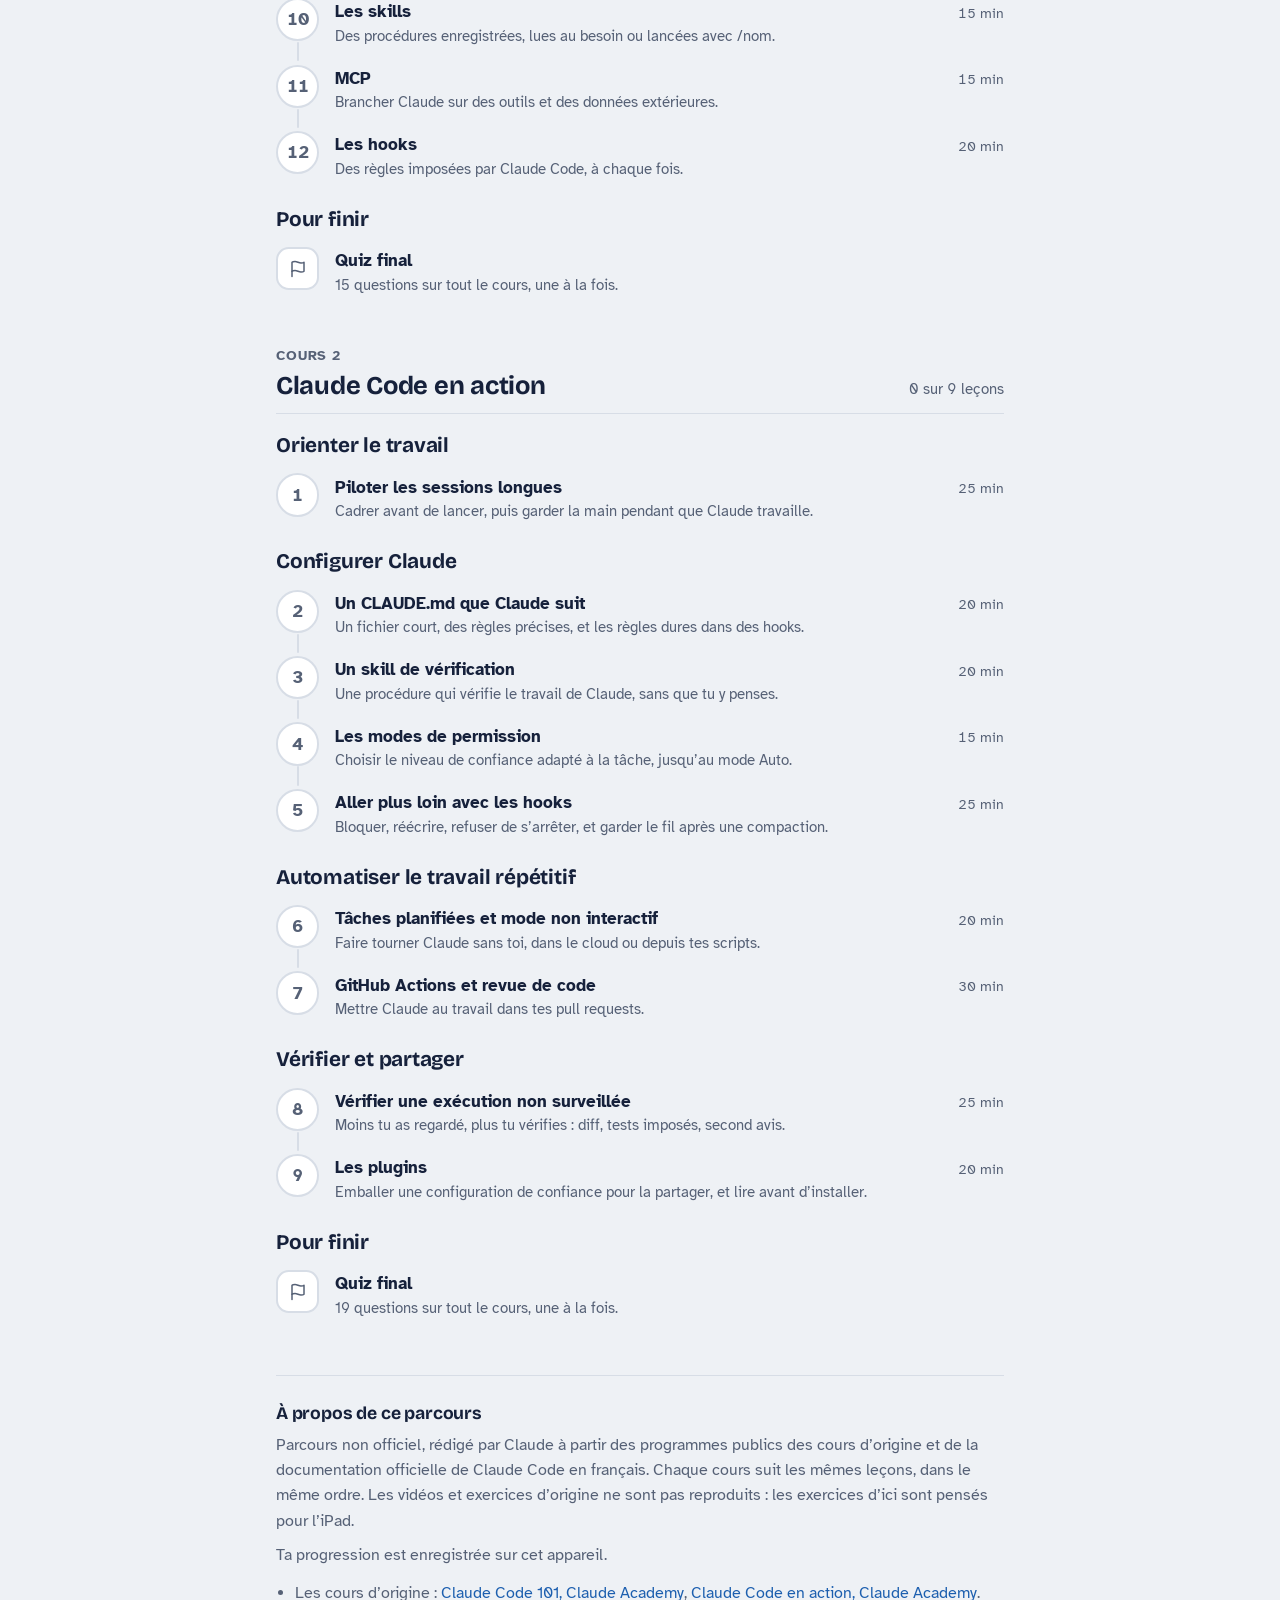
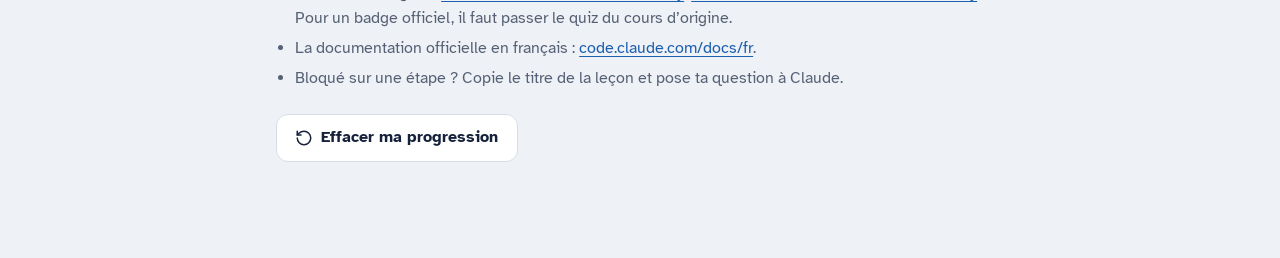
==== commit 45233c8c: "Ajouter le cours Claude Code en action Nouveau cours, à la suite de Claude Code 101, d’après le cour" ====
--- a/index.html
+++ b/index.html
@@ -21,6 +21,7 @@
   <link rel="modulepreload" href="vendor-react.js">
   <link rel="modulepreload" href="cours.js">
   <link rel="modulepreload" href="donnees.js">
+  <link rel="modulepreload" href="donnees-claude-code-en-action.js">
 </head>
 <body>
   <div id="app"></div>
--- a/styles.css
+++ b/styles.css
@@ -287,7 +287,7 @@
 
 /* pastilles segmentées (inspirées du « Segmented Progress Pill Stepper ») */
 .pastilles { display: flex; gap: .3rem; margin-bottom: 1.6rem; }
-.pastilles a { flex: 1 1 0; display: flex; align-items: center; min-height: 32px; transition: flex-grow .4s cubic-bezier(.2, .8, .2, 1); }
+.pastilles a { flex: 1 1 0; display: flex; align-items: center; min-height: 44px; transition: flex-grow .4s cubic-bezier(.2, .8, .2, 1); }
 .pastilles a span { display: block; width: 100%; height: .5rem; border-radius: 99px; background: var(--bord); transition: background-color .3s; }
 .pastilles a[data-statut="fait"] span { background: var(--succes); }
 .pastilles a[data-statut="courant"] { flex-grow: 3.2; }
@@ -355,7 +355,7 @@
   padding: .4rem .45rem .2rem .9rem; font-size: .85rem; color: var(--discret);
 }
 .copier {
-  display: inline-flex; align-items: center; gap: .35rem; min-height: 40px; padding: 0 .8rem;
+  display: inline-flex; align-items: center; gap: .35rem; min-height: 44px; padding: 0 .8rem;
   border-radius: .65rem; border: 1px solid var(--ambre-bord); background: var(--carte);
   font-weight: 700; font-size: .9rem; cursor: pointer; transition: background-color .2s, color .2s, border-color .2s;
 }
